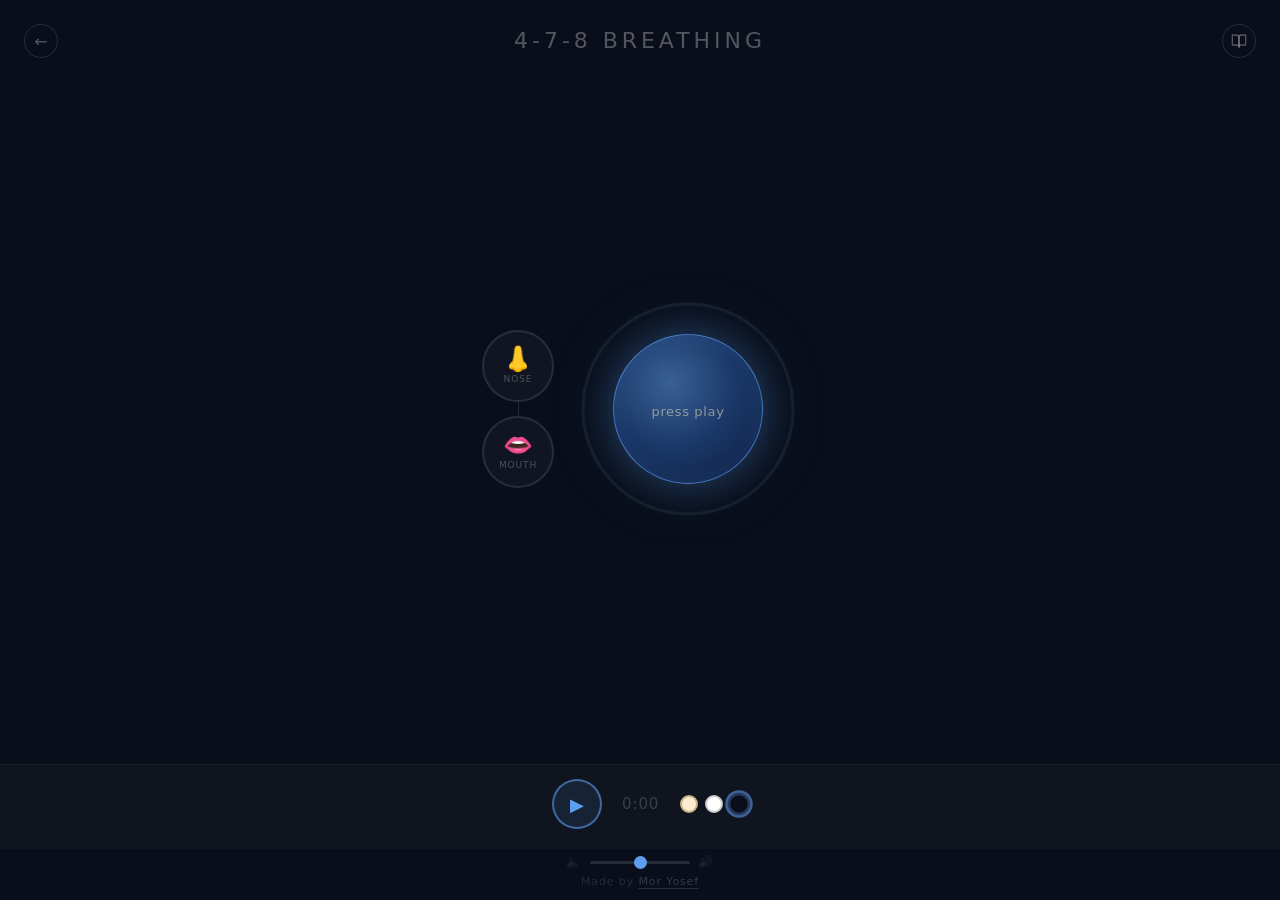
==== 478/index.html @ 2e93441d "Add 11 breathing exercises, shared engine, and UX polish - engine.js: shared timer/audio/theme engin" ====
<!DOCTYPE html>
<html lang="en">
<head>
<meta charset="UTF-8">
<meta name="viewport" content="width=device-width, initial-scale=1.0">
<title>4-7-8 Breathing</title>
<link rel="icon" type="image/svg+xml" href="../favicon.svg">
<link rel="stylesheet" href="../styles.css">
</head>
<body class="exercise-page theme-dark">

<div class="sky-layer">
  <svg viewBox="0 0 1440 420" preserveAspectRatio="none" xmlns="http://www.w3.org/2000/svg">
    <defs><linearGradient id="skyGrad" x1="0" y1="0" x2="0" y2="1">
      <stop offset="0%" stop-color="#4d8fe8"/><stop offset="100%" stop-color="#7fb5fa"/>
    </linearGradient></defs>
    <path fill="url(#skyGrad)" d="M0,0 L1440,0 L1440,260 C1360,235 1280,272 1160,248 C1040,224 940,268 800,245 C660,222 560,262 400,238 C280,220 160,255 0,235 Z"/>
  </svg>
</div>

<div class="header">
  <a class="back-btn" href="../" title="Back">←</a>
  <div class="title">4-7-8 Breathing</div>
  <button class="about-btn" id="aboutBtn" title="About">
    <svg xmlns="http://www.w3.org/2000/svg" viewBox="0 0 24 24" fill="none" stroke="currentColor" stroke-width="2" stroke-linecap="round" stroke-linejoin="round" width="16" height="16"><path d="M2 3h6a4 4 0 0 1 4 4v14a3 3 0 0 0-3-3H2z"/><path d="M22 3h-6a4 4 0 0 0-4 4v14a3 3 0 0 1 3-3h7z"/></svg>
  </button>
</div>

<div class="stage" id="stage">
  <div class="breath-wrap">
    <svg class="progress-svg" viewBox="0 0 220 220" width="220" height="220">
      <circle class="arc-track" cx="110" cy="110" r="105"/>
      <circle class="arc-fill"  cx="110" cy="110" r="105" id="arcFill"/>
    </svg>
    <div class="breath-orb" id="breathOrb">
      <div class="phase-label" id="phaseLabel"></div>
      <div class="phase-countdown" id="phaseCountdown"></div>
      <div class="phase-idle" id="phaseIdle">press play</div>
    </div>
  </div>
</div>

<div class="toolbar">
  <div id="engineControls"></div>
  <button class="play-btn" id="playBtn">▶</button>
  <div class="session-timer" id="sessionTimer">0:00</div>
  <div class="theme-group">
    <button class="theme-btn" data-theme="sand"  style="background:#FFEBCD; border-color:#c4b48a;"></button>
    <button class="theme-btn" data-theme="light" style="background:#ffffff; border-color:#cccccc;"></button>
    <button class="theme-btn" data-theme="dark"  style="background:#090e1a; border-color:#2a3a5e;"></button>
  </div>
</div>

<div class="footer">
  <label class="vol-row">
    <span class="vol-label">🔈</span>
    <input type="range" class="vol-slider" id="volSlider" min="0" max="1" step="0.05" value="0.5">
    <span class="vol-label">🔊</span>
  </label>
  <span>Made by <a href="https://www.linkedin.com/in/mor-yosef-185331196/" target="_blank" rel="noopener">Mor Yosef</a></span>
</div>

<script src="../engine.js"></script>
<script>
BreathingEngine.init({
  title: '4-7-8 Breathing',
  mode: 'fixed-cycle',
  phases: [
    { label: 'Inhale', duration: 4, audioType: 'nasal-in',  isHold: false, orbScale: 'inhale', indicator: { active: 'nose'  } },
    { label: 'Hold',   duration: 7, audioType: 'silent',    isHold: true,  orbScale: 'hold',   indicator: { active: null   } },
    { label: 'Exhale', duration: 8, audioType: 'mouth-out', isHold: false, orbScale: 'exhale', indicator: { active: 'mouth'} },
  ],
  controls: { maxCycles: 4 },
  indicator: 'nose-mouth',
  about: {
    description: 'Developed by Dr. Andrew Weil from pranayama. Inhale through the nose for 4 s, hold for 7 s, exhale through the mouth with a "whoosh" for 8 s. Dr. Weil calls it "a natural tranquilizer for the nervous system." Limit to 4 cycles per session for the first month.',
    benefits: [
      'Strong vagal and parasympathetic activation',
      'Reduces sleep-onset latency',
      'Calms acute anxiety, food cravings, and pre-reactive tension',
      'Exhale-dominant ratio deepens relaxation response',
    ],
    cautions: [
      'Lightheadedness on early attempts is normal and harmless',
      'Do not exceed 4 cycles per session in the first month',
      'Caution with COPD or low blood pressure due to the 7-second hold',
      'Pregnant practitioners should use shorter holds',
    ],
  },
});
</script>
</body>
</html>
---- styles.css ----
/* ── Reset ───────────────────────────────── */
*, *::before, *::after { box-sizing: border-box; margin: 0; padding: 0; }

/* ── Themes ──────────────────────────────── */
:root, body.theme-sand {
  --bg:             #FFEBCD;
  --text:           #3a2c10;
  --text-dim:       rgba(58,44,16,0.5);
  --text-faint:     rgba(58,44,16,0.28);
  --text-ghost:     rgba(58,44,16,0.18);
  --arc-track:      rgba(58,44,16,0.1);
  --n-idle-border:  rgba(58,44,16,0.15);
  --n-idle-bg:      rgba(58,44,16,0.04);
  --n-idle-name:    rgba(58,44,16,0.3);
  --n-act-border:   rgba(116,195,101,0.75);
  --n-act-bg:       rgba(116,195,101,0.13);
  --n-act-shadow:   rgba(116,195,101,0.28);
  --n-act-name:     rgba(60,130,48,0.95);
  --n-act-status:   rgba(60,130,48,0.7);
  --n-clo-border:   rgba(180,110,55,0.35);
  --n-clo-bg:       rgba(180,110,55,0.06);
  --n-clo-name:     rgba(160,95,40,0.55);
  --n-clo-status:   rgba(160,95,40,0.5);
  --n-hld-border:   rgba(145,129,81,0.6);
  --n-hld-bg:       rgba(145,129,81,0.1);
  --n-hld-shadow:   rgba(145,129,81,0.2);
  --n-hld-name:     rgba(120,106,60,0.85);
  --n-hld-status:   rgba(120,106,60,0.65);
  --tb-bg:          rgba(145,129,81,0.08);
  --tb-border:      rgba(145,129,81,0.2);
  --btn-border:     rgba(58,44,16,0.18);
  --btn-text:       rgba(58,44,16,0.5);
  --btn-hov-border: rgba(116,195,101,0.6);
  --btn-hov-text:   rgba(60,130,48,0.9);
  --btn-act-bg:     rgba(116,195,101,0.15);
  --btn-act-border: rgba(116,195,101,0.6);
  --btn-act-text:   rgba(60,130,48,1);
  --play-border:    rgba(116,195,101,0.65);
  --play-bg:        rgba(116,195,101,0.12);
  --play-text:      rgba(60,130,48,1);
  --play-hov-bg:    rgba(116,195,101,0.22);
  --play-hov-shad:  rgba(116,195,101,0.3);
  --card-bg:        rgba(58,44,16,0.05);
  --card-border:    rgba(58,44,16,0.12);
  --card-hover-bg:  rgba(58,44,16,0.09);
}

body.theme-dark {
  --bg:             #090e1a;
  --text:           #e2e8f0;
  --text-dim:       rgba(255,255,255,0.3);
  --text-faint:     rgba(255,255,255,0.18);
  --text-ghost:     rgba(255,255,255,0.12);
  --arc-track:      rgba(255,255,255,0.06);
  --n-idle-border:  rgba(255,255,255,0.1);
  --n-idle-bg:      rgba(255,255,255,0.03);
  --n-idle-name:    rgba(255,255,255,0.25);
  --n-act-border:   rgba(96,165,250,0.7);
  --n-act-bg:       rgba(96,165,250,0.12);
  --n-act-shadow:   rgba(96,165,250,0.35);
  --n-act-name:     rgba(96,165,250,0.9);
  --n-act-status:   rgba(96,165,250,0.65);
  --n-clo-border:   rgba(251,146,60,0.35);
  --n-clo-bg:       rgba(251,146,60,0.06);
  --n-clo-name:     rgba(251,146,60,0.5);
  --n-clo-status:   rgba(251,146,60,0.45);
  --n-hld-border:   rgba(251,191,36,0.5);
  --n-hld-bg:       rgba(251,191,36,0.08);
  --n-hld-shadow:   rgba(251,191,36,0.2);
  --n-hld-name:     rgba(251,191,36,0.7);
  --n-hld-status:   rgba(251,191,36,0.55);
  --tb-bg:          rgba(255,255,255,0.025);
  --tb-border:      rgba(255,255,255,0.06);
  --btn-border:     rgba(255,255,255,0.12);
  --btn-text:       rgba(255,255,255,0.45);
  --btn-hov-border: rgba(96,165,250,0.4);
  --btn-hov-text:   rgba(96,165,250,0.8);
  --btn-act-bg:     rgba(96,165,250,0.15);
  --btn-act-border: rgba(96,165,250,0.55);
  --btn-act-text:   rgba(96,165,250,0.95);
  --play-border:    rgba(96,165,250,0.55);
  --play-bg:        rgba(96,165,250,0.1);
  --play-text:      rgba(96,165,250,0.95);
  --play-hov-bg:    rgba(96,165,250,0.2);
  --play-hov-shad:  rgba(96,165,250,0.3);
  --card-bg:        rgba(255,255,255,0.04);
  --card-border:    rgba(255,255,255,0.08);
  --card-hover-bg:  rgba(255,255,255,0.07);
}

body.theme-light {
  --bg:             #ffffff;
  --text:           #1a1a2e;
  --text-dim:       rgba(26,26,46,0.4);
  --text-faint:     rgba(26,26,46,0.24);
  --text-ghost:     rgba(26,26,46,0.15);
  --arc-track:      rgba(26,26,46,0.08);
  --n-idle-border:  rgba(26,26,46,0.12);
  --n-idle-bg:      rgba(26,26,46,0.03);
  --n-idle-name:    rgba(26,26,46,0.28);
  --n-act-border:   rgba(91,158,245,0.7);
  --n-act-bg:       rgba(91,158,245,0.12);
  --n-act-shadow:   rgba(91,158,245,0.3);
  --n-act-name:     rgba(30,100,200,0.9);
  --n-act-status:   rgba(30,100,200,0.65);
  --n-clo-border:   rgba(200,120,60,0.3);
  --n-clo-bg:       rgba(200,120,60,0.05);
  --n-clo-name:     rgba(170,90,30,0.5);
  --n-clo-status:   rgba(170,90,30,0.45);
  --n-hld-border:   rgba(145,129,81,0.45);
  --n-hld-bg:       rgba(145,129,81,0.07);
  --n-hld-shadow:   rgba(145,129,81,0.15);
  --n-hld-name:     rgba(100,88,50,0.75);
  --n-hld-status:   rgba(100,88,50,0.6);
  --tb-bg:          rgba(26,26,46,0.04);
  --tb-border:      rgba(26,26,46,0.1);
  --btn-border:     rgba(26,26,46,0.15);
  --btn-text:       rgba(26,26,46,0.45);
  --btn-hov-border: rgba(91,158,245,0.5);
  --btn-hov-text:   rgba(30,100,200,0.9);
  --btn-act-bg:     rgba(91,158,245,0.12);
  --btn-act-border: rgba(91,158,245,0.55);
  --btn-act-text:   rgba(30,100,200,1);
  --play-border:    rgba(91,158,245,0.6);
  --play-bg:        rgba(91,158,245,0.1);
  --play-text:      rgba(30,100,200,1);
  --play-hov-bg:    rgba(91,158,245,0.2);
  --play-hov-shad:  rgba(91,158,245,0.25);
  --card-bg:        rgba(26,26,46,0.04);
  --card-border:    rgba(26,26,46,0.1);
  --card-hover-bg:  rgba(26,26,46,0.07);
}

/* ── Base ────────────────────────────────── */
body {
  background: var(--bg);
  color: var(--text);
  font-family: -apple-system, BlinkMacSystemFont, 'Segoe UI', system-ui, sans-serif;
  min-height: 100dvh;
  display: flex;
  flex-direction: column;
  align-items: center;
  user-select: none;
  transition: background 0.35s ease, color 0.35s ease;
}

/* ── Sky layer (sand theme only) ─────────── */
.sky-layer {
  position: fixed;
  top: 0; left: 0; right: 0;
  height: 42%;
  pointer-events: none;
  z-index: 0;
  display: none;
}
body.theme-sand .sky-layer { display: block; }
.sky-layer svg { width: 100%; height: 100%; display: block; }

/* ensure content sits above sky */
.header, .main, .stage, .toolbar, .footer { position: relative; z-index: 1; }

/* ── Header / Title ──────────────────────── */
.header {
  padding-top: 28px;
  display: flex;
  flex-direction: column;
  align-items: center;
  gap: 6px;
}
.title {
  font-size: 22px;
  font-weight: 300;
  letter-spacing: 0.18em;
  text-transform: uppercase;
  color: var(--text-dim);
}

/* ── Theme swatches ──────────────────────── */
.theme-group {
  display: flex;
  align-items: center;
  gap: 7px;
}
.theme-btn {
  width: 18px;
  height: 18px;
  border-radius: 50%;
  border: 2px solid transparent;
  cursor: pointer;
  transition: transform 0.15s ease, box-shadow 0.15s ease;
  padding: 0;
}
.theme-btn:hover { transform: scale(1.2); }
.theme-btn.active {
  transform: scale(1.25);
  box-shadow: 0 0 0 2px var(--play-border);
}

/* ── Footer ──────────────────────────────── */
.footer {
  padding: 6px 28px 12px;
  display: flex;
  flex-direction: column;
  align-items: center;
  gap: 6px;
  font-size: 11px;
  letter-spacing: 0.08em;
  color: var(--text-ghost);
}
.footer a {
  color: var(--text-faint);
  text-decoration: none;
  border-bottom: 1px solid var(--text-ghost);
  transition: color 0.2s;
}
.footer a:hover { color: var(--text-dim); }

.vol-row {
  display: flex;
  align-items: center;
  gap: 8px;
  cursor: pointer;
}
.vol-label { font-size: 12px; }
.vol-slider {
  -webkit-appearance: none;
  appearance: none;
  width: 100px;
  height: 3px;
  border-radius: 2px;
  background: var(--btn-border);
  outline: none;
  cursor: pointer;
}
.vol-slider::-webkit-slider-thumb {
  -webkit-appearance: none;
  width: 13px; height: 13px;
  border-radius: 50%;
  background: var(--play-text);
  cursor: pointer;
  transition: transform 0.15s;
}
.vol-slider::-webkit-slider-thumb:hover { transform: scale(1.3); }
.vol-slider::-moz-range-thumb {
  width: 13px; height: 13px;
  border-radius: 50%;
  border: none;
  background: var(--play-text);
  cursor: pointer;
}

/* ── Exercise page layout ────────────────── */
body.exercise-page {
  height: 100dvh;
  overflow: hidden;
}

/* ── Header row with about button ────────── */
.header {
  position: relative;
  width: 100%;
  padding-top: 28px;
  padding-left: 28px;
  padding-right: 28px;
  display: flex;
  flex-direction: column;
  align-items: center;
  gap: 6px;
}
.about-btn {
  position: absolute;
  top: 24px;
  right: 24px;
  width: 34px;
  height: 34px;
  border-radius: 50%;
  border: 1px solid var(--btn-border);
  background: transparent;
  color: var(--text-dim);
  cursor: pointer;
  display: flex;
  align-items: center;
  justify-content: center;
  transition: border-color 0.2s, color 0.2s, background 0.2s;
  padding: 0;
}
.about-btn:hover {
  border-color: var(--play-border);
  color: var(--play-text);
  background: var(--play-bg);
}

/* ── Stage ───────────────────────────────── */
.stage {
  flex: 1;
  display: flex;
  align-items: center;
  justify-content: center;
  width: 100%;
  padding: 0 20px;
  gap: 24px;
}

/* ── Airway indicator (nose / mouth) ─────── */
.airway-indicator {
  display: flex;
  flex-direction: column;
  align-items: center;
  gap: 0;
}
.airway-orb {
  width: 72px;
  height: 72px;
  border-radius: 50%;
  border: 2px solid var(--n-idle-border);
  background: var(--n-idle-bg);
  display: flex;
  flex-direction: column;
  align-items: center;
  justify-content: center;
  gap: 3px;
  transition: all 0.5s ease;
}
.airway-orb.is-active {
  border-color: var(--n-act-border);
  background: var(--n-act-bg);
  box-shadow: 0 0 22px var(--n-act-shadow), inset 0 0 10px var(--n-act-bg);
}
.airway-orb.is-hold {
  border-color: var(--n-hld-border);
  background: var(--n-hld-bg);
  box-shadow: 0 0 16px var(--n-hld-shadow);
}
.airway-icon { font-size: 24px; line-height: 1; }
.airway-label {
  font-size: 9px;
  letter-spacing: 0.1em;
  text-transform: uppercase;
  color: var(--n-idle-name);
  transition: color 0.5s;
}
.airway-orb.is-active .airway-label { color: var(--n-act-name); }
.airway-orb.is-hold   .airway-label { color: var(--n-hld-name); }
.airway-line {
  width: 1px;
  height: 14px;
  background: var(--text-ghost);
}

/* ── Breathing circle ────────────────────── */
.breath-wrap {
  position: relative;
  width: 220px;
  height: 220px;
  flex-shrink: 0;
  display: flex;
  align-items: center;
  justify-content: center;
}
.progress-svg {
  position: absolute;
  inset: 0;
  transform: rotate(-90deg);
  pointer-events: none;
}
.arc-track { fill: none; stroke: var(--arc-track); stroke-width: 3; }
.arc-fill  { fill: none; stroke: #74C365; stroke-width: 3; stroke-linecap: round; }

.breath-orb {
  width: 150px;
  height: 150px;
  border-radius: 50%;
  background: radial-gradient(circle at 38% 32%,
    rgba(96,165,250,0.55) 0%,
    rgba(59,130,246,0.35) 50%,
    rgba(37,99,235,0.18) 100%);
  border: 1.5px solid rgba(96,165,250,0.6);
  box-shadow:
    0 0 40px rgba(96,165,250,0.3),
    0 0 80px rgba(96,165,250,0.12),
    inset 0 0 20px rgba(96,165,250,0.1);
  display: flex;
  flex-direction: column;
  align-items: center;
  justify-content: center;
  gap: 2px;
  will-change: transform;
  cursor: pointer;
}
.phase-label {
  font-size: 13px;
  font-weight: 500;
  letter-spacing: 0.12em;
  text-transform: uppercase;
  color: rgba(255,240,200,0.85);
}
.phase-countdown {
  font-size: 42px;
  font-weight: 200;
  color: #fff8e8;
  font-variant-numeric: tabular-nums;
  line-height: 1;
}
.phase-idle {
  font-size: 13px;
  color: rgba(255,235,185,0.5);
  letter-spacing: 0.05em;
}

/* count-based round info (bottom of stage, injected by engine) */
.round-info {
  display: flex;
  flex-direction: column;
  align-items: center;
  gap: 2px;
  position: absolute;
  bottom: 14px;
  left: 50%;
  transform: translateX(-50%);
}
.round-label {
  font-size: 11px;
  letter-spacing: 0.1em;
  text-transform: uppercase;
  color: var(--text-faint);
}
.breath-label {
  font-size: 22px;
  font-weight: 300;
  color: var(--text-dim);
  font-variant-numeric: tabular-nums;
}

/* ── Toolbar ─────────────────────────────── */
.toolbar {
  width: 100%;
  padding: 14px 28px 20px;
  display: flex;
  align-items: center;
  justify-content: center;
  gap: 20px;
  background: var(--tb-bg);
  border-top: 1px solid var(--tb-border);
  flex-shrink: 0;
}
.length-group { display: flex; align-items: center; gap: 6px; }
.length-label {
  font-size: 11px;
  letter-spacing: 0.12em;
  text-transform: uppercase;
  color: var(--text-faint);
  margin-right: 4px;
}
.len-btn {
  padding: 5px 13px;
  border-radius: 20px;
  border: 1px solid var(--btn-border);
  background: transparent;
  color: var(--btn-text);
  font-size: 13px;
  cursor: pointer;
  transition: all 0.2s ease;
  font-family: inherit;
}
.len-btn:hover:not(.active) {
  border-color: var(--btn-hov-border);
  color: var(--btn-hov-text);
}
.len-btn.active {
  background: var(--btn-act-bg);
  border-color: var(--btn-act-border);
  color: var(--btn-act-text);
}
.play-btn {
  width: 50px; height: 50px;
  border-radius: 50%;
  border: 2px solid var(--play-border);
  background: var(--play-bg);
  color: var(--play-text);
  font-size: 18px;
  cursor: pointer;
  display: flex;
  align-items: center;
  justify-content: center;
  transition: all 0.2s ease;
  font-family: inherit;
}
.play-btn:hover {
  background: var(--play-hov-bg);
  box-shadow: 0 0 18px var(--play-hov-shad);
  transform: scale(1.05);
}
.play-btn:active { transform: scale(0.97); }
.session-timer {
  font-size: 15px;
  font-variant-numeric: tabular-nums;
  font-weight: 300;
  letter-spacing: 0.06em;
  color: var(--text-faint);
  min-width: 38px;
}

/* ── About modal ─────────────────────────── */
.about-overlay {
  position: fixed;
  inset: 0;
  background: rgba(0,0,0,0.55);
  z-index: 200;
  display: flex;
  align-items: center;
  justify-content: center;
  padding: 24px;
  backdrop-filter: blur(4px);
}
.about-overlay[hidden] { display: none; }
.about-modal {
  position: relative;
  background: var(--bg);
  border: 1px solid var(--card-border);
  border-radius: 20px;
  padding: 32px 28px 28px;
  max-width: 440px;
  width: 100%;
  max-height: 80vh;
  overflow-y: auto;
  box-shadow: 0 24px 60px rgba(0,0,0,0.35);
}
.about-close {
  position: absolute;
  top: 16px; right: 16px;
  width: 30px; height: 30px;
  border-radius: 50%;
  border: 1px solid var(--btn-border);
  background: transparent;
  color: var(--text-dim);
  font-size: 18px;
  line-height: 1;
  cursor: pointer;
  display: flex; align-items: center; justify-content: center;
  transition: background 0.2s;
}
.about-close:hover { background: var(--card-hover-bg); }
.about-title {
  font-size: 20px;
  font-weight: 300;
  letter-spacing: 0.12em;
  text-transform: uppercase;
  color: var(--text-dim);
  margin-bottom: 14px;
}
.about-desc {
  font-size: 14px;
  line-height: 1.65;
  color: var(--text-dim);
  margin-bottom: 18px;
}
.about-section { margin-top: 16px; }
.about-section h3 {
  font-size: 11px;
  letter-spacing: 0.14em;
  text-transform: uppercase;
  color: var(--play-text);
  margin-bottom: 8px;
  font-weight: 500;
}
.about-section ul {
  list-style: none;
  padding: 0;
  display: flex;
  flex-direction: column;
  gap: 6px;
}
.about-section ul li {
  font-size: 13px;
  line-height: 1.55;
  color: var(--text-dim);
  padding-left: 14px;
  position: relative;
}
.about-section ul li::before {
  content: '·';
  position: absolute;
  left: 0;
  color: var(--play-border);
}
.about-cautions h3 { color: rgba(251,146,60,0.85); }
.about-cautions ul li::before { color: rgba(251,146,60,0.6); }

/* ── Safety overlay ──────────────────────── */
.safety-overlay {
  position: fixed;
  inset: 0;
  background: var(--bg);
  z-index: 300;
  display: flex;
  align-items: center;
  justify-content: center;
  padding: 24px;
}
.safety-modal {
  max-width: 400px;
  width: 100%;
  text-align: center;
  display: flex;
  flex-direction: column;
  align-items: center;
  gap: 16px;
}
.safety-icon {
  font-size: 40px;
  color: rgba(251,146,60,0.8);
}
.safety-modal h2 {
  font-size: 20px;
  font-weight: 300;
  letter-spacing: 0.12em;
  text-transform: uppercase;
  color: var(--text-dim);
}
.safety-modal p {
  font-size: 14px;
  line-height: 1.65;
  color: var(--text-dim);
}
.safety-btn {
  margin-top: 8px;
  padding: 12px 28px;
  border-radius: 100px;
  border: 1px solid var(--play-border);
  background: var(--play-bg);
  color: var(--play-text);
  font-family: inherit;
  font-size: 14px;
  letter-spacing: 0.08em;
  cursor: pointer;
  transition: background 0.2s, box-shadow 0.2s;
}
.safety-btn:hover {
  background: var(--play-hov-bg);
  box-shadow: 0 0 16px var(--play-hov-shad);
}

/* ── Landing page tier layout ────────────── */
.exercise-grid {
  display: flex;
  flex-direction: column;
  gap: 32px;
  padding: 32px 24px 40px;
  width: 100%;
  max-width: 480px;
}
.tier-section {
  display: flex;
  flex-direction: column;
  gap: 10px;
}
.tier-label {
  font-size: 10px;
  letter-spacing: 0.2em;
  text-transform: uppercase;
  color: var(--text-faint);
  padding-left: 4px;
  margin-bottom: 2px;
}
.exercise-btn {
  padding: 14px 28px;
  border-radius: 100px;
  border: 1px solid var(--card-border);
  background: var(--card-bg);
  color: var(--text-dim);
  font-family: inherit;
  font-size: 15px;
  font-weight: 300;
  letter-spacing: 0.12em;
  text-transform: uppercase;
  text-decoration: none;
  cursor: pointer;
  display: block;
  text-align: center;
  transition: background 0.2s, border-color 0.2s, color 0.2s, transform 0.18s, box-shadow 0.2s;
}
.exercise-btn:hover {
  background: var(--card-hover-bg);
  border-color: var(--play-border);
  color: var(--play-text);
  transform: translateY(-2px);
  box-shadow: 0 8px 28px rgba(0,0,0,0.09);
}
.exercise-btn:active { transform: translateY(0); }
.exercise-btn.advanced {
  border-color: rgba(251,146,60,0.25);
  color: rgba(251,146,60,0.65);
}
.exercise-btn.advanced:hover {
  border-color: rgba(251,146,60,0.6);
  color: rgba(251,146,60,0.9);
  background: rgba(251,146,60,0.06);
  box-shadow: 0 8px 28px rgba(251,146,60,0.1);
}

/* ── Back nav ────────────────────────────── */
.back-btn {
  position: absolute;
  top: 24px;
  left: 24px;
  width: 34px; height: 34px;
  border-radius: 50%;
  border: 1px solid var(--btn-border);
  background: transparent;
  color: var(--text-dim);
  cursor: pointer;
  display: flex; align-items: center; justify-content: center;
  text-decoration: none;
  font-size: 16px;
  transition: border-color 0.2s, color 0.2s, background 0.2s;
}
.back-btn:hover {
  border-color: var(--play-border);
  color: var(--play-text);
  background: var(--play-bg);
}
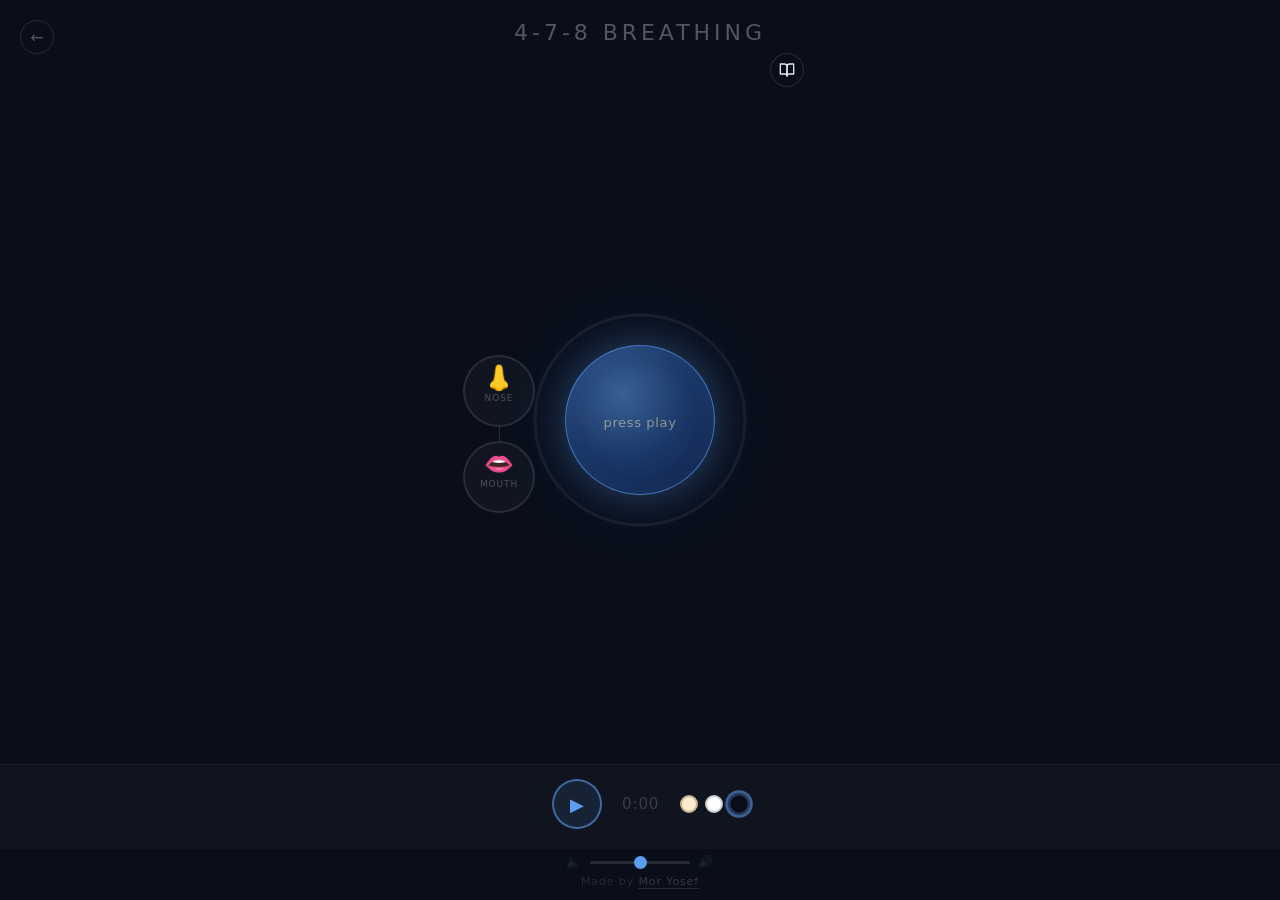
==== commit 6ea92870: "Refactor engine, header layout, and UI polish - buildPage() generates all structural HTML; exercise " ====
--- a/478/index.html
+++ b/478/index.html
@@ -4,74 +4,21 @@
 <meta charset="UTF-8">
 <meta name="viewport" content="width=device-width, initial-scale=1.0">
 <title>4-7-8 Breathing</title>
-<link rel="icon" type="image/svg+xml" href="../favicon.svg">
+<link rel="icon" href="../favicon.svg">
 <link rel="stylesheet" href="../styles.css">
 </head>
 <body class="exercise-page theme-dark">
-
-<div class="sky-layer">
-  <svg viewBox="0 0 1440 420" preserveAspectRatio="none" xmlns="http://www.w3.org/2000/svg">
-    <defs><linearGradient id="skyGrad" x1="0" y1="0" x2="0" y2="1">
-      <stop offset="0%" stop-color="#4d8fe8"/><stop offset="100%" stop-color="#7fb5fa"/>
-    </linearGradient></defs>
-    <path fill="url(#skyGrad)" d="M0,0 L1440,0 L1440,260 C1360,235 1280,272 1160,248 C1040,224 940,268 800,245 C660,222 560,262 400,238 C280,220 160,255 0,235 Z"/>
-  </svg>
-</div>
-
-<div class="header">
-  <a class="back-btn" href="../" title="Back">←</a>
-  <div class="title">4-7-8 Breathing</div>
-  <button class="about-btn" id="aboutBtn" title="About">
-    <svg xmlns="http://www.w3.org/2000/svg" viewBox="0 0 24 24" fill="none" stroke="currentColor" stroke-width="2" stroke-linecap="round" stroke-linejoin="round" width="16" height="16"><path d="M2 3h6a4 4 0 0 1 4 4v14a3 3 0 0 0-3-3H2z"/><path d="M22 3h-6a4 4 0 0 0-4 4v14a3 3 0 0 1 3-3h7z"/></svg>
-  </button>
-</div>
-
-<div class="stage" id="stage">
-  <div class="breath-wrap">
-    <svg class="progress-svg" viewBox="0 0 220 220" width="220" height="220">
-      <circle class="arc-track" cx="110" cy="110" r="105"/>
-      <circle class="arc-fill"  cx="110" cy="110" r="105" id="arcFill"/>
-    </svg>
-    <div class="breath-orb" id="breathOrb">
-      <div class="phase-label" id="phaseLabel"></div>
-      <div class="phase-countdown" id="phaseCountdown"></div>
-      <div class="phase-idle" id="phaseIdle">press play</div>
-    </div>
-  </div>
-</div>
-
-<div class="toolbar">
-  <div id="engineControls"></div>
-  <button class="play-btn" id="playBtn">▶</button>
-  <div class="session-timer" id="sessionTimer">0:00</div>
-  <div class="theme-group">
-    <button class="theme-btn" data-theme="sand"  style="background:#FFEBCD; border-color:#c4b48a;"></button>
-    <button class="theme-btn" data-theme="light" style="background:#ffffff; border-color:#cccccc;"></button>
-    <button class="theme-btn" data-theme="dark"  style="background:#090e1a; border-color:#2a3a5e;"></button>
-  </div>
-</div>
-
-<div class="footer">
-  <label class="vol-row">
-    <span class="vol-label">🔈</span>
-    <input type="range" class="vol-slider" id="volSlider" min="0" max="1" step="0.05" value="0.5">
-    <span class="vol-label">🔊</span>
-  </label>
-  <span>Made by <a href="https://www.linkedin.com/in/mor-yosef-185331196/" target="_blank" rel="noopener">Mor Yosef</a></span>
-</div>
-
 <script src="../engine.js"></script>
 <script>
 BreathingEngine.init({
   title: '4-7-8 Breathing',
   mode: 'fixed-cycle',
   phases: [
-    { label: 'Inhale', duration: 4, audioType: 'nasal-in',  isHold: false, orbScale: 'inhale', indicator: { active: 'nose'  } },
-    { label: 'Hold',   duration: 7, audioType: 'silent',    isHold: true,  orbScale: 'hold',   indicator: { active: null   } },
-    { label: 'Exhale', duration: 8, audioType: 'mouth-out', isHold: false, orbScale: 'exhale', indicator: { active: 'mouth'} },
+    { label: 'Inhale', duration: 4, audio: 'nasal-in',  scale: 'inhale', via: 'nose'  },
+    { label: 'Hold',   duration: 7, audio: 'silent',    scale: 'hold' },
+    { label: 'Exhale', duration: 8, audio: 'mouth-out', scale: 'exhale', via: 'mouth' },
   ],
   controls: { maxCycles: 4 },
-  indicator: 'nose-mouth',
   about: {
     description: 'Developed by Dr. Andrew Weil from pranayama. Inhale through the nose for 4 s, hold for 7 s, exhale through the mouth with a "whoosh" for 8 s. Dr. Weil calls it "a natural tranquilizer for the nervous system." Limit to 4 cycles per session for the first month.',
     benefits: [
--- a/styles.css
+++ b/styles.css
@@ -160,13 +160,6 @@
 .header, .main, .stage, .toolbar, .footer { position: relative; z-index: 1; }
 
 /* ── Header / Title ──────────────────────── */
-.header {
-  padding-top: 28px;
-  display: flex;
-  flex-direction: column;
-  align-items: center;
-  gap: 6px;
-}
 .title {
   font-size: 22px;
   font-weight: 300;
@@ -255,13 +248,18 @@
   overflow: hidden;
 }
 
-/* ── Header row with about button ────────── */
+/* ── Header — title on top, warns+book below it ──────── */
 .header {
   position: relative;
   width: 100%;
-  padding-top: 28px;
-  padding-left: 28px;
-  padding-right: 28px;
+  padding: 20px 20px 58px;
+  display: flex;
+  justify-content: center;
+  align-items: center;
+  min-height: 88px;
+}
+.header-warns {
+  position: absolute;
   display: flex;
   flex-direction: column;
   align-items: center;
@@ -269,14 +267,12 @@
 }
 .about-btn {
   position: absolute;
-  top: 24px;
-  right: 24px;
   width: 34px;
   height: 34px;
   border-radius: 50%;
   border: 1px solid var(--btn-border);
-  background: transparent;
-  color: var(--text-dim);
+  background: var(--bg);
+  color: var(--text);
   cursor: pointer;
   display: flex;
   align-items: center;
@@ -293,16 +289,35 @@
 /* ── Stage ───────────────────────────────── */
 .stage {
   flex: 1;
+  position: relative;  /* anchor for absolute children */
   display: flex;
   align-items: center;
   justify-content: center;
   width: 100%;
   padding: 0 20px;
-  gap: 24px;
-}
-
-/* ── Airway indicator (nose / mouth) ─────── */
+  gap: 24px;           /* used by Nadi nostril siblings */
+}
+
+/* ── Stage center — THE ORB LIVES HERE ──────
+   ALWAYS centered. NEVER bundle with other elements.
+   NEVER add siblings that affect flex layout here.
+   Absolute children (airway-indicator) do not shift it. */
+.stage-center {
+  display: flex;
+  flex-direction: column;
+  align-items: center;
+  gap: 12px;
+}
+
+/* ── Airway indicator ────────────────────────
+   Absolute so it never shifts the centered orb.
+   Positioned left of the orb, visually close to it. */
 .airway-indicator {
+  position: absolute;
+  left: 50%;
+  top: 50%;
+  /* pull left by: indicator width + gap of ~105px from orb edge */
+  transform: translateX(calc(-100% - 105px)) translateY(-50%);
   display: flex;
   flex-direction: column;
   align-items: center;
@@ -701,8 +716,8 @@
 /* ── Back nav ────────────────────────────── */
 .back-btn {
   position: absolute;
-  top: 24px;
-  left: 24px;
+  top: 20px;
+  left: 20px;
   width: 34px; height: 34px;
   border-radius: 50%;
   border: 1px solid var(--btn-border);
@@ -719,3 +734,116 @@
   color: var(--play-text);
   background: var(--play-bg);
 }
+
+/* ── Warning icon buttons (pregnancy / cardiac) ──────── */
+.warn-btn {
+  position: relative;
+  width: 28px;
+  height: 28px;
+  border-radius: 50%;
+  border: 1px solid;
+  background: var(--bg);
+  cursor: help;
+  display: flex;
+  align-items: center;
+  justify-content: center;
+  padding: 0;
+  flex-shrink: 0;
+  -webkit-tap-highlight-color: transparent;
+}
+.warn-pregnant {
+  border-color: rgba(239,68,68,0.6);
+  color: #ef4444;
+}
+.warn-cardiac {
+  border-color: rgba(251,146,60,0.6);
+  color: #f97316;
+}
+.warn-btn:hover { opacity: 0.85; }
+/* instant CSS tooltip — no delay, works on tap via .tip-open class */
+.warn-btn[data-tip]::after {
+  content: attr(data-tip);
+  position: absolute;
+  top: calc(100% + 7px);
+  left: 50%;
+  transform: translateX(-50%);
+  background: var(--bg);
+  border: 1px solid var(--card-border);
+  border-radius: 7px;
+  padding: 5px 10px;
+  font-size: 11px;
+  letter-spacing: 0.02em;
+  white-space: nowrap;
+  color: var(--text);
+  pointer-events: none;
+  opacity: 0;
+  z-index: 200;
+  box-shadow: 0 3px 14px rgba(0,0,0,0.45);
+  transition: opacity 0.08s;
+}
+.warn-btn[data-tip]:hover::after,
+.warn-btn[data-tip].tip-open::after { opacity: 1; }
+
+/* ── Next-phase preview ──────────────────── */
+.next-phase {
+  font-size: 11px;
+  letter-spacing: 0.06em;
+  color: var(--text-ghost);
+  min-height: 16px;
+  text-align: center;
+  white-space: nowrap;
+  transition: opacity 0.3s;
+}
+
+/* ── Nadi Shodhana nostril orbs ──────────── */
+.nostril {
+  display: flex; flex-direction: column; align-items: center; gap: 10px; width: 100px;
+}
+.nostril-orb {
+  width: 72px; height: 72px; border-radius: 50%;
+  border: 2px solid var(--n-idle-border); background: var(--n-idle-bg);
+  display: flex; align-items: center; justify-content: center;
+  transition: all 0.5s ease; font-size: 26px;
+}
+.nostril-name {
+  font-size: 12px; letter-spacing: 0.12em; text-transform: uppercase;
+  color: var(--n-idle-name); transition: color 0.5s;
+}
+.nostril-status {
+  font-size: 11px; letter-spacing: 0.08em; text-transform: uppercase;
+  min-height: 14px; color: transparent; transition: color 0.5s;
+}
+.nostril.is-active .nostril-orb {
+  border-color: var(--n-act-border); background: var(--n-act-bg);
+  box-shadow: 0 0 22px var(--n-act-shadow), inset 0 0 10px var(--n-act-bg);
+}
+.nostril.is-active .nostril-name   { color: var(--n-act-name); }
+.nostril.is-active .nostril-status { color: var(--n-act-status); }
+.nostril.is-closed .nostril-orb    { border-color: var(--n-clo-border); background: var(--n-clo-bg); }
+.nostril.is-closed .nostril-name   { color: var(--n-clo-name); }
+.nostril.is-closed .nostril-status { color: var(--n-clo-status); }
+.nostril.is-hold .nostril-orb {
+  border-color: var(--n-hld-border); background: var(--n-hld-bg);
+  box-shadow: 0 0 16px var(--n-hld-shadow);
+}
+.nostril.is-hold .nostril-name   { color: var(--n-hld-name); }
+.nostril.is-hold .nostril-status { color: var(--n-hld-status); }
+.finger-guide {
+  font-size: 11px; color: var(--text-ghost); letter-spacing: 0.04em;
+  white-space: nowrap; text-align: center;
+}
+
+/* ── Airway technique note (throat / tongue / +) ──────── */
+.airway-note {
+  font-size: 8px; letter-spacing: 0.08em; text-transform: uppercase;
+  color: var(--n-idle-name); min-height: 10px; transition: color 0.4s;
+}
+.airway-orb.is-active .airway-note { color: var(--n-act-name); }
+
+/* ── Wim Hof open-ended retention pulse ──── */
+@keyframes orbPulse {
+  0%,100% { box-shadow: 0 0 40px rgba(96,165,250,0.3), 0 0 80px rgba(96,165,250,0.12), inset 0 0 20px rgba(96,165,250,0.1); }
+  50%     { box-shadow: 0 0 60px rgba(96,165,250,0.55), 0 0 110px rgba(96,165,250,0.22), inset 0 0 28px rgba(96,165,250,0.18); }
+}
+.breath-orb.open-ended { animation: orbPulse 2s ease-in-out infinite; }
+
